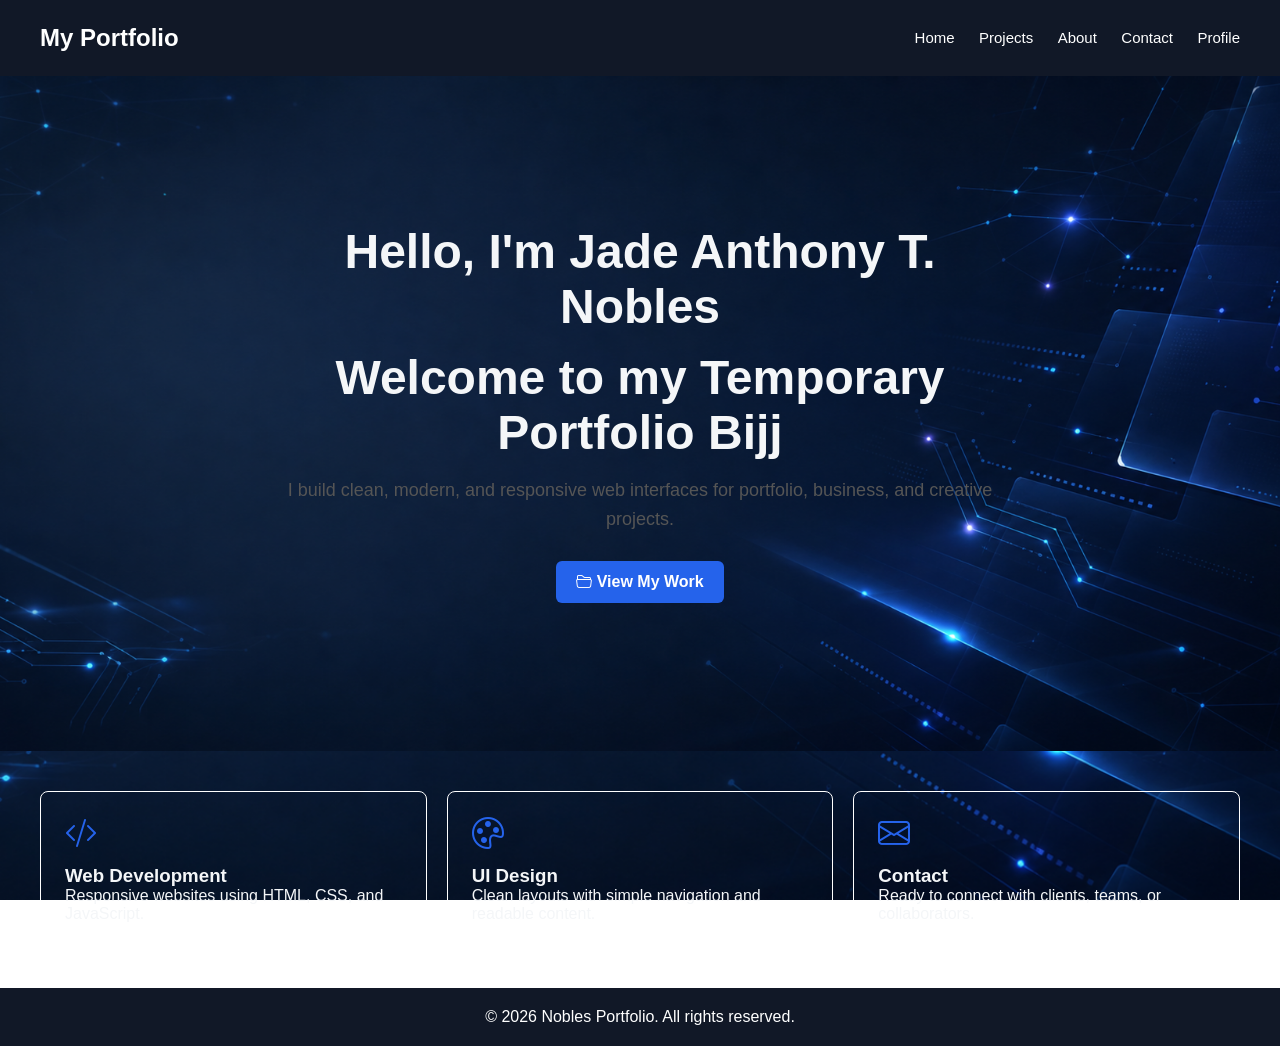
==== main/index.html @ 0b3478fb "Initial" ====
<!doctype html>
<html lang="en">
    <head>
        <meta charset="UTF-8" />
        <meta name="viewport" content="width=device-width, initial-scale=1.0" />
        <title>Nobles Portfolio</title>

        <!-- Bootstrap Icons -->
        <link
            rel="stylesheet"
            href="https://cdn.jsdelivr.net/npm/bootstrap-icons@1.11.3/font/bootstrap-icons.css"
        />
        <link rel="stylesheet" href="../libs/assets/css/index.css" />
    </head>
    <body>
        <div id="site-header"></div>

        <section class="hero">
            <div class="hero-content">
                <h1>Hello, I'm Jade Anthony T. Nobles</h1>
                <h1>Welcome to my Temporary Portfolio Bijj</h1>
                <p>
                    I build clean, modern, and responsive web interfaces for
                    portfolio, business, and creative projects.
                </p>
                <a href="#" class="btn">
                    <i class="bi bi-folder2-open"></i> View My Work
                </a>
            </div>
        </section>

        <section class="cards">
            <div class="card">
                <i class="bi bi-code-slash"></i>
                <h3>Web Development</h3>
                <p>Responsive websites using HTML, CSS, and JavaScript.</p>
            </div>

            <div class="card">
                <i class="bi bi-palette"></i>
                <h3>UI Design</h3>
                <p>
                    Clean layouts with simple navigation and readable content.
                </p>
            </div>

            <div class="card">
                <i class="bi bi-envelope"></i>
                <h3>Contact</h3>
                <p>Ready to connect with clients, teams, or collaborators.</p>
            </div>
        </section>

        <footer>
            <p>&copy; 2026 Nobles Portfolio. All rights reserved.</p>
        </footer>
        <script src="../libs/assets/js/header.js"></script>
    </body>
</html>
---- libs/assets/css/index.css ----
* {
  box-sizing: border-box;
  margin: 0;
  padding: 0;
  font-family: Arial, sans-serif;
}

body {
  background-image: url("../image/bg_port.png");
  background-size: cover;
  background-position: center;
  background-attachment: fixed;
  color: #f4f6f8;
}

header {
  background: #111827;
  color: white;
  padding: 24px 40px;
  display: flex;
  justify-content: space-between;
  align-items: center;
}

nav a {
  color: white;
  text-decoration: none;
  margin-left: 20px;
  font-size: 15px;
}

.hero {
  min-height: 75vh;
  display: flex;
  align-items: center;
  justify-content: center;
  padding: 60px 24px;
  text-align: center;
  background-image: url("../image/bg_port.png");
  background-size: cover;
  background-position: center;
  background-repeat: no-repeat;
}

.hero-content {
  max-width: 760px;
}

.hero h1 {
  font-size: 48px;
  margin-bottom: 16px;
}

.hero p {
  font-size: 18px;
  color: #555;
  margin-bottom: 28px;
  line-height: 1.6;
}

.btn {
  display: inline-block;
  background: #2563eb;
  color: white;
  padding: 12px 20px;
  border-radius: 6px;
  text-decoration: none;
  font-weight: bold;
}

.cards {
  display: grid;
  grid-template-columns: repeat(auto-fit, minmax(220px, 1fr));
  gap: 20px;
  padding: 40px;
  background: transparent;
}

.card {
  background: transparent;
  padding: 24px;
  border-radius: 8px;
  border: 1px solid white;
}

.card i {
  font-size: 32px;
  color: #2563eb;
  margin-bottom: 12px;
  display: block;
}

footer {
  text-align: center;
  padding: 20px;
  background: #111827;
  color: white;
}
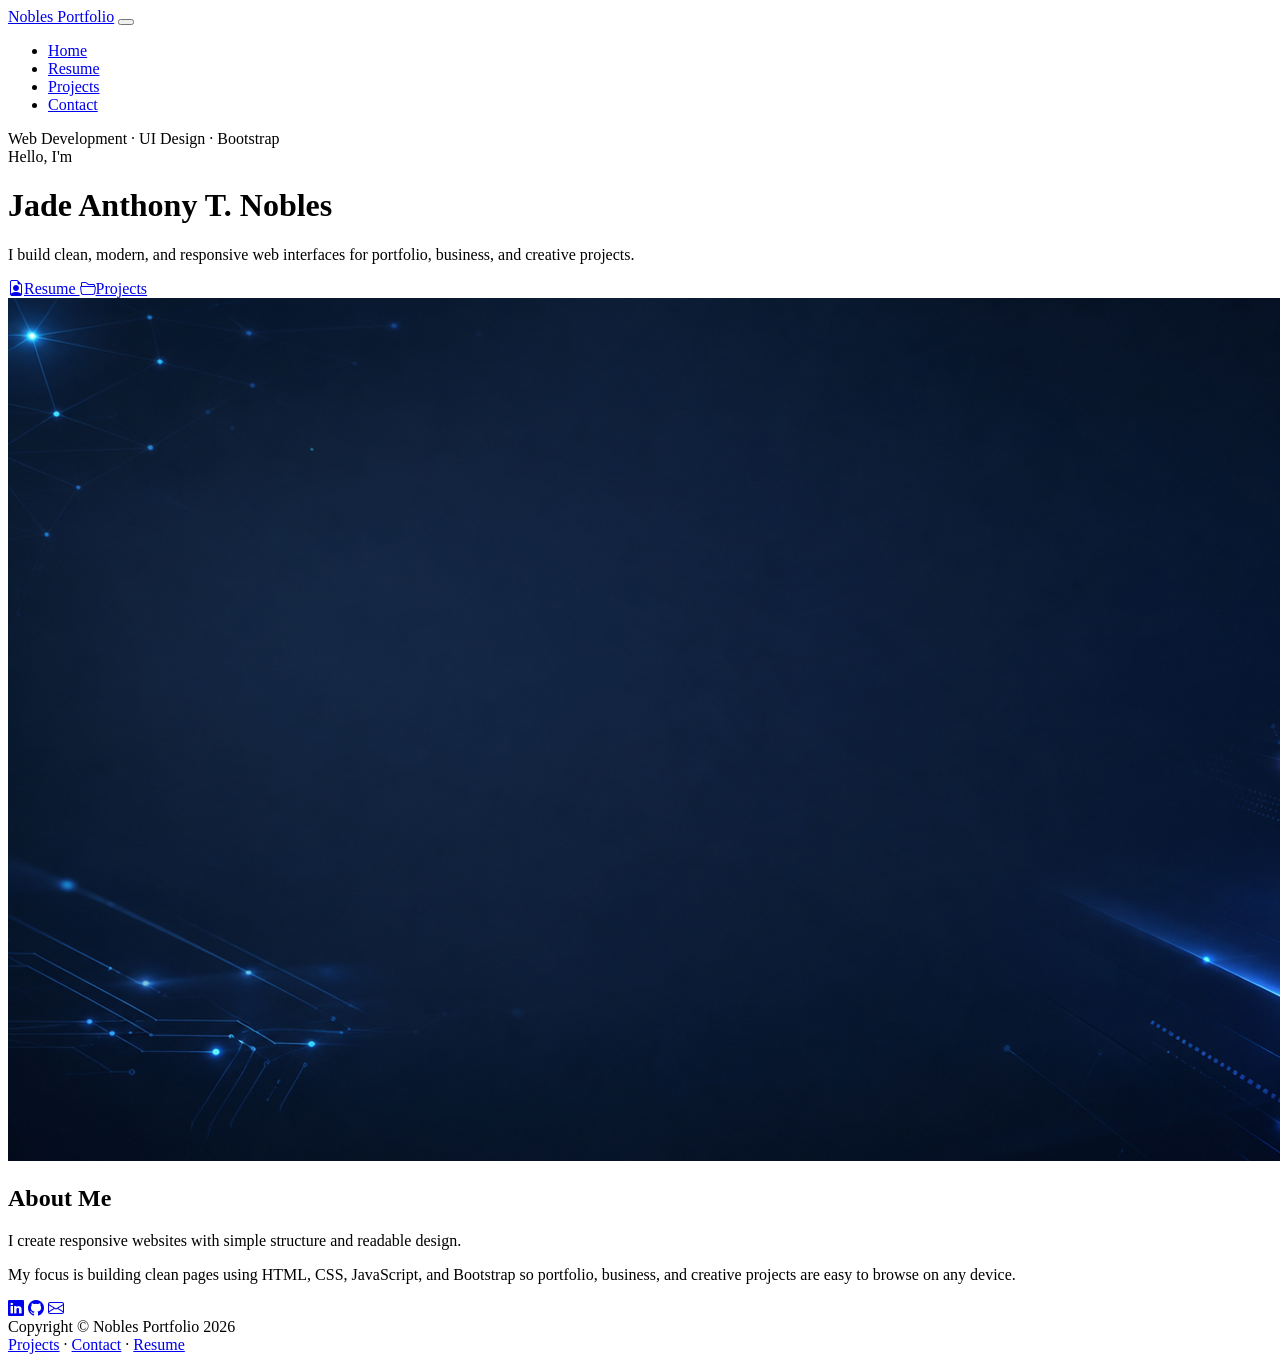
==== commit 540538c3: "initial" ====
--- a/main/index.html
+++ b/main/index.html
@@ -1,59 +1,109 @@
-<!doctype html>
+<!DOCTYPE html>
 <html lang="en">
     <head>
-        <meta charset="UTF-8" />
-        <meta name="viewport" content="width=device-width, initial-scale=1.0" />
-        <title>Nobles Portfolio</title>
+        <meta charset="utf-8" />
+        <meta name="viewport" content="width=device-width, initial-scale=1, shrink-to-fit=no" />
+        <meta name="description" content="Portfolio website for Jade Anthony T. Nobles" />
+        <meta name="author" content="Jade Anthony T. Nobles" />
+        <title>Jade Anthony T. Nobles - Portfolio</title>
+        <link rel="icon" type="image/x-icon" href="../libs/assets/startbootstrap-personal-gh-pages/assets/favicon.ico" />
+        <link rel="preconnect" href="https://fonts.googleapis.com" />
+        <link rel="preconnect" href="https://fonts.gstatic.com" crossorigin />
+        <link href="https://fonts.googleapis.com/css2?family=Plus+Jakarta+Sans:wght@100;200;300;400;500;600;700;800;900&amp;display=swap" rel="stylesheet" />
+        <link href="https://cdn.jsdelivr.net/npm/bootstrap-icons@1.8.1/font/bootstrap-icons.css" rel="stylesheet" />
+        <link href="../libs/assets/startbootstrap-personal-gh-pages/css/styles.css" rel="stylesheet" />
+    </head>
+    <body class="d-flex flex-column h-100 portfolio-bg">
+        <main class="flex-shrink-0">
+            <nav class="navbar navbar-expand-lg navbar-light bg-white py-3 shadow-sm">
+                <div class="container px-5">
+                    <a class="navbar-brand" href="index.html"><span class="fw-bolder text-primary">Nobles Portfolio</span></a>
+                    <button class="navbar-toggler" type="button" data-bs-toggle="collapse" data-bs-target="#navbarSupportedContent" aria-controls="navbarSupportedContent" aria-expanded="false" aria-label="Toggle navigation">
+                        <span class="navbar-toggler-icon"></span>
+                    </button>
+                    <div class="collapse navbar-collapse" id="navbarSupportedContent">
+                        <ul class="navbar-nav ms-auto mb-2 mb-lg-0 small fw-bolder">
+                            <li class="nav-item"><a class="nav-link" href="index.html">Home</a></li>
+                            <li class="nav-item"><a class="nav-link" href="../libs/assets/resume/NOBLES.pdf" target="_blank">Resume</a></li>
+                            <li class="nav-item"><a class="nav-link" href="projects.html">Projects</a></li>
+                            <li class="nav-item"><a class="nav-link" href="contact.html">Contact</a></li>
+                        </ul>
+                    </div>
+                </div>
+            </nav>
 
-        <!-- Bootstrap Icons -->
-        <link
-            rel="stylesheet"
-            href="https://cdn.jsdelivr.net/npm/bootstrap-icons@1.11.3/font/bootstrap-icons.css"
-        />
-        <link rel="stylesheet" href="../libs/assets/css/index.css" />
-    </head>
-    <body>
-        <div id="site-header"></div>
+            <header class="py-5 hero-background">
+                <div class="container px-5 pb-5">
+                    <div class="row gx-5 align-items-center hero-row">
+                        <div class="col-xxl-6">
+                            <div class="text-center text-xxl-start">
+                                <div class="badge bg-gradient-primary-to-secondary text-white mb-4">
+                                    <div class="text-uppercase">Web Development &middot; UI Design &middot; Bootstrap</div>
+                                </div>
+                                <div class="fs-3 fw-light text-white-75">Hello, I'm</div>
+                                <h1 class="display-3 fw-bolder mb-5 text-white">Jade Anthony T. Nobles</h1>
+                                <p class="lead fw-light text-white-75 mb-4">
+                                    I build clean, modern, and responsive web interfaces for portfolio, business, and creative projects.
+                                </p>
+                                <div class="d-grid gap-3 d-sm-flex justify-content-sm-center justify-content-xxl-start mb-3">
+                                    <a class="btn btn-primary btn-lg px-5 py-3 me-sm-3 fs-6 fw-bolder" href="../libs/assets/resume/NOBLES.pdf" target="_blank">
+                                        <i class="bi bi-file-earmark-person me-2"></i>Resume
+                                    </a>
+                                    <a class="btn btn-outline-light btn-lg px-5 py-3 fs-6 fw-bolder" href="projects.html">
+                                        <i class="bi bi-folder2-open me-2"></i>Projects
+                                    </a>
+                                </div>
+                            </div>
+                        </div>
+                        <div class="col-xxl-6">
+                            <div class="d-flex justify-content-center mt-5 mt-xxl-0">
+                                <div class="profile bg-gradient-primary-to-secondary profile-photo-frame">
+                                    <img class="profile-img" src="../libs/assets/image/bg_port.png" alt="Portfolio background preview" />
+                                </div>
+                            </div>
+                        </div>
+                    </div>
+                </div>
+            </header>
 
-        <section class="hero">
-            <div class="hero-content">
-                <h1>Hello, I'm Jade Anthony T. Nobles</h1>
-                <h1>Welcome to my Temporary Portfolio Bijj</h1>
-                <p>
-                    I build clean, modern, and responsive web interfaces for
-                    portfolio, business, and creative projects.
-                </p>
-                <a href="#" class="btn">
-                    <i class="bi bi-folder2-open"></i> View My Work
-                </a>
+            <section class="bg-light py-5">
+                <div class="container px-5">
+                    <div class="row gx-5 justify-content-center">
+                        <div class="col-xxl-8">
+                            <div class="text-center my-5">
+                                <h2 class="display-5 fw-bolder"><span class="text-gradient d-inline">About Me</span></h2>
+                                <p class="lead fw-light mb-4">I create responsive websites with simple structure and readable design.</p>
+                                <p class="text-muted">
+                                    My focus is building clean pages using HTML, CSS, JavaScript, and Bootstrap so portfolio, business, and creative projects are easy to browse on any device.
+                                </p>
+                                <div class="d-flex justify-content-center fs-2 gap-4">
+                                    <a class="text-gradient" href="#!"><i class="bi bi-linkedin"></i></a>
+                                    <a class="text-gradient" href="#!"><i class="bi bi-github"></i></a>
+                                    <a class="text-gradient" href="#!"><i class="bi bi-envelope"></i></a>
+                                </div>
+                            </div>
+                        </div>
+                    </div>
+                </div>
+            </section>
+        </main>
+
+        <footer class="bg-white py-4 mt-auto">
+            <div class="container px-5">
+                <div class="row align-items-center justify-content-between flex-column flex-sm-row">
+                    <div class="col-auto"><div class="small m-0">Copyright &copy; Nobles Portfolio 2026</div></div>
+                    <div class="col-auto">
+                        <a class="small" href="projects.html">Projects</a>
+                        <span class="mx-1">&middot;</span>
+                        <a class="small" href="contact.html">Contact</a>
+                        <span class="mx-1">&middot;</span>
+                        <a class="small" href="../libs/assets/resume/NOBLES.pdf" target="_blank">Resume</a>
+                    </div>
+                </div>
             </div>
-        </section>
+        </footer>
 
-        <section class="cards">
-            <div class="card">
-                <i class="bi bi-code-slash"></i>
-                <h3>Web Development</h3>
-                <p>Responsive websites using HTML, CSS, and JavaScript.</p>
-            </div>
-
-            <div class="card">
-                <i class="bi bi-palette"></i>
-                <h3>UI Design</h3>
-                <p>
-                    Clean layouts with simple navigation and readable content.
-                </p>
-            </div>
-
-            <div class="card">
-                <i class="bi bi-envelope"></i>
-                <h3>Contact</h3>
-                <p>Ready to connect with clients, teams, or collaborators.</p>
-            </div>
-        </section>
-
-        <footer>
-            <p>&copy; 2026 Nobles Portfolio. All rights reserved.</p>
-        </footer>
-        <script src="../libs/assets/js/header.js"></script>
+        <script src="https://cdn.jsdelivr.net/npm/bootstrap@5.2.3/dist/js/bootstrap.bundle.min.js"></script>
+        <script src="../libs/assets/startbootstrap-personal-gh-pages/js/scripts.js"></script>
     </body>
 </html>
